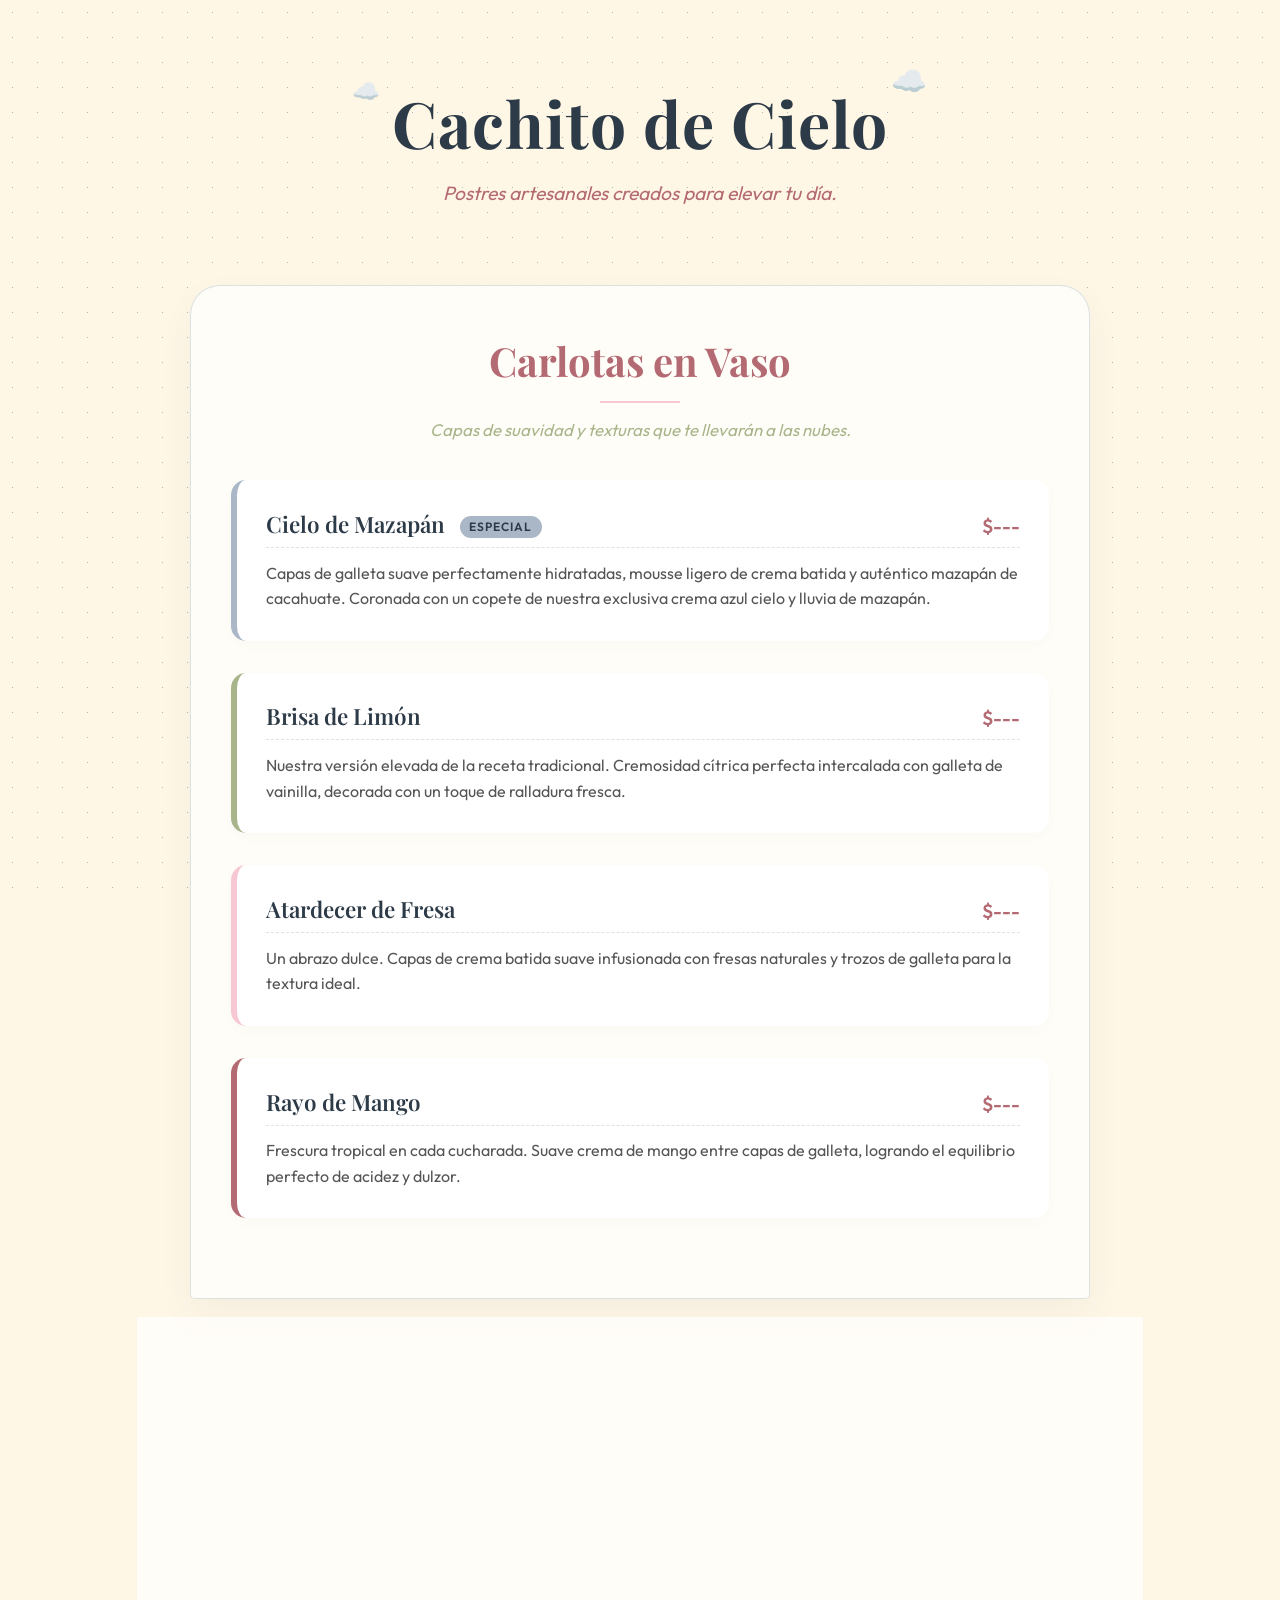
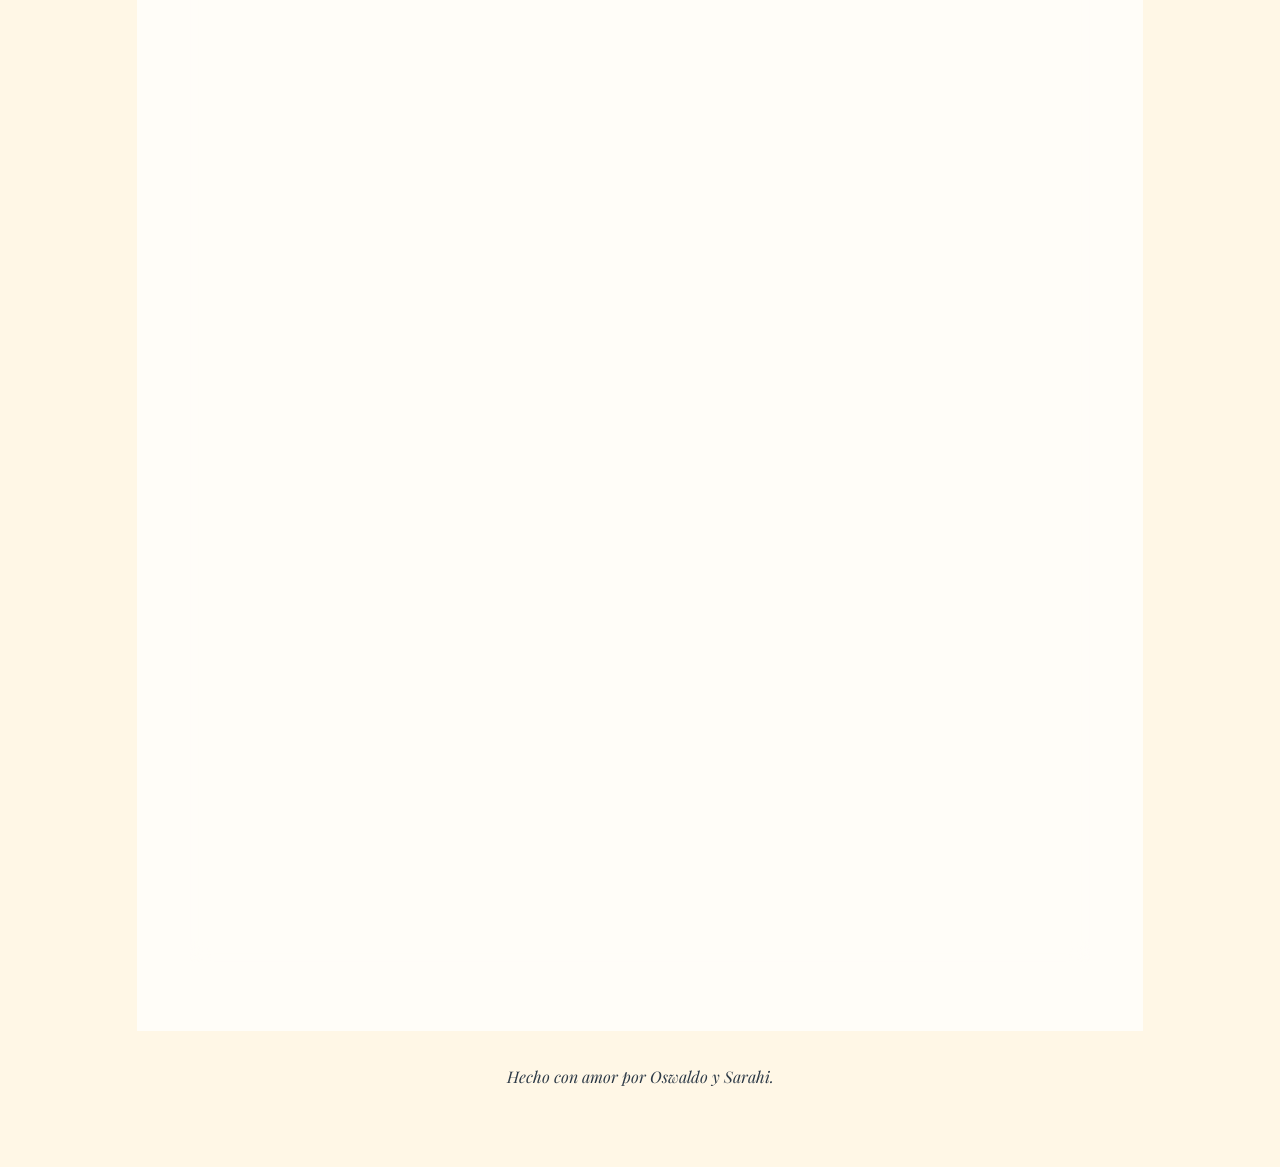
==== index.html @ 91a5188e "Add files via upload" ====
<!DOCTYPE html>
<html lang="es">
<head>
    <meta charset="UTF-8">
    <meta name="viewport" content="width=device-width, initial-scale=1.0">
    <title>Cachito de Cielo - Menú</title>
    <link href="https://fonts.googleapis.com/css2?family=Playfair+Display:ital,wght@0,400;0,600;1,400&family=Outfit:wght@300;400;500;600&display=swap" rel="stylesheet">
    <style>
        :root {
            /* Paleta de Colores de Cachito de Cielo */
            --vanilla: #FFF7E6;
            --blush: #F7C8D3;
            --rosewood: #B46A72;
            --sage: #A8B58A;
            --misty: #A9B7C6;
            --midnight: #2D3A47;
        }

        body {
            margin: 0;
            padding: 0;
            background-color: var(--vanilla);
            color: var(--midnight);
            font-family: 'Outfit', sans-serif;
            /* Patrón vintage minimalista sutil de fondo */
            background-image: radial-gradient(var(--misty) 0.8px, transparent 0.8px);
            background-size: 25px 25px;
            background-attachment: fixed;
        }

        header {
            text-align: center;
            padding: 5rem 1rem 3rem;
        }

        h1, h2, h3 {
            font-family: 'Playfair Display', serif;
            margin: 0;
        }

        h1 {
            font-size: 4rem;
            color: var(--midnight);
            letter-spacing: 1px;
            position: relative;
            display: inline-block;
        }

        h1::after {
            content: '☁️';
            position: absolute;
            top: -20px;
            right: -40px;
            font-size: 1.8rem;
            animation: float 4s ease-in-out infinite;
        }
        h1::before {
            content: '☁️';
            position: absolute;
            top: -5px;
            left: -40px;
            font-size: 1.4rem;
            animation: float 5s ease-in-out infinite reverse;
        }

        @keyframes float {
            0% { transform: translateY(0px); }
            50% { transform: translateY(-10px); }
            100% { transform: translateY(0px); }
        }

        .subtitle {
            font-size: 1.2rem;
            color: var(--rosewood);
            margin-top: 1rem;
            font-weight: 400;
            font-style: italic;
        }

        .menu-container {
            max-width: 900px;
            margin: 0 auto;
            padding: 2rem;
            display: grid;
            gap: 3.5rem;
        }

        .category {
            background: rgba(255, 255, 255, 0.7);
            backdrop-filter: blur(10px);
            border: 1px solid rgba(169, 183, 198, 0.4);
            border-radius: 30px 30px 5px 5px;
            padding: 3rem 2.5rem;
            position: relative;
            box-shadow: 0 15px 35px rgba(45, 58, 71, 0.05);
        }

        .category-title {
            text-align: center;
            font-size: 2.5rem;
            margin-bottom: 2.5rem;
            color: var(--rosewood);
            position: relative;
            padding-bottom: 1rem;
        }
        
        .category-title::after {
            content: '';
            position: absolute;
            bottom: 0;
            left: 50%;
            transform: translateX(-50%);
            width: 80px;
            height: 2px;
            background-color: var(--blush);
        }

        .category-desc {
            text-align: center; 
            color: var(--sage); 
            margin-top: -1.5rem; 
            margin-bottom: 2.5rem; 
            font-style: italic;
            font-size: 1.05rem;
        }

        .menu-item {
            margin-bottom: 2rem;
            padding: 1.8rem;
            border-radius: 15px;
            transition: all 0.3s ease;
            position: relative;
            background: #fff;
            box-shadow: 0 4px 15px rgba(0,0,0,0.02);
        }

        .menu-item:hover {
            transform: translateY(-5px) scale(1.01);
            box-shadow: 0 12px 30px rgba(45, 58, 71, 0.08);
        }

        .item-header {
            display: flex;
            justify-content: space-between;
            align-items: baseline;
            margin-bottom: 0.8rem;
            border-bottom: 1px dashed rgba(169, 183, 198, 0.4);
            padding-bottom: 0.5rem;
        }

        .item-name {
            font-size: 1.4rem;
            font-weight: 600;
            color: var(--midnight);
            font-family: 'Playfair Display', serif;
        }

        .item-price {
            font-weight: 600;
            color: var(--rosewood);
            font-size: 1.2rem;
            font-family: 'Outfit', sans-serif;
        }

        .item-desc {
            font-size: 1rem;
            line-height: 1.6;
            color: #555;
        }

        /* Temas de colores de la paleta para los bordes */
        .theme-misty { border-left: 6px solid var(--misty); }
        .theme-blush { border-left: 6px solid var(--blush); }
        .theme-sage { border-left: 6px solid var(--sage); }
        .theme-midnight { border-left: 6px solid var(--midnight); }
        .theme-rosewood { border-left: 6px solid var(--rosewood); }
        .theme-vanilla { border-left: 6px solid #e8dec7; } /* Un poco más oscuro que vanilla para que se note */

        .tag {
            font-size: 0.75rem;
            text-transform: uppercase;
            letter-spacing: 1px;
            padding: 0.2rem 0.6rem;
            border-radius: 20px;
            font-weight: 600;
            margin-left: 10px;
            font-family: 'Outfit', sans-serif;
            vertical-align: middle;
        }

        .tag-special { background: var(--misty); color: var(--midnight); }
        .tag-new { background: var(--blush); color: var(--midnight); }

        footer {
            text-align: center; 
            padding: 3rem 2rem; 
            font-size: 1rem; 
            color: var(--midnight);
            font-family: 'Playfair Display', serif;
            font-style: italic;
        }

        @media (max-width: 600px) {
            h1 { font-size: 2.8rem; }
            .menu-container { padding: 1rem; }
            .category { padding: 2rem 1.5rem; border-radius: 20px 20px 5px 5px;}
            .item-header { flex-direction: column; border-bottom: none; }
            .item-price { margin-top: 0.5rem; }
        }
    </style>
</head>
<body>

    <header>
        <h1>Cachito de Cielo</h1>
        <div class="subtitle">Postres artesanales creados para elevar tu día.</div>
    </header>

    <div class="menu-container">
        
        <!-- SECCIÓN DE CARLOTAS -->
        <section class="category">
            <h2 class="category-title">Carlotas en Vaso</h2>
            <p class="category-desc">Capas de suavidad y texturas que te llevarán a las nubes.</p>
            
            <div class="menu-item theme-misty">
                <div class="item-header">
                    <div class="item-name">Cielo de Mazapán <span class="tag tag-special">Especial</span></div>
                    <div class="item-price">$---</div>
                </div>
                <div class="item-desc">Capas de galleta suave perfectamente hidratadas, mousse ligero de crema batida y auténtico mazapán de cacahuate. Coronada con un copete de nuestra exclusiva crema azul cielo y lluvia de mazapán.</div>
            </div>

            <div class="menu-item theme-sage">
                <div class="item-header">
                    <div class="item-name">Brisa de Limón</div>
                    <div class="item-price">$---</div>
                </div>
                <div class="item-desc">Nuestra versión elevada de la receta tradicional. Cremosidad cítrica perfecta intercalada con galleta de vainilla, decorada con un toque de ralladura fresca.</div>
            </div>

            <div class="menu-item theme-blush">
                <div class="item-header">
                    <div class="item-name">Atardecer de Fresa</div>
                    <div class="item-price">$---</div>
                </div>
                <div class="item-desc">Un abrazo dulce. Capas de crema batida suave infusionada con fresas naturales y trozos de galleta para la textura ideal.</div>
            </div>
            
            <div class="menu-item theme-rosewood">
                <div class="item-header">
                    <div class="item-name">Rayo de Mango</div>
                    <div class="item-price">$---</div>
                </div>
                <div class="item-desc">Frescura tropical en cada cucharada. Suave crema de mango entre capas de galleta, logrando el equilibrio perfecto de acidez y dulzor.</div>
            </div>

        </section>

        <!-- SECCIÓN DE MINI PAYS -->
        <section class="category">
            <h2 class="category-title">Mini Pays Horneados</h2>
            <p class="category-desc">Base crujiente, relleno denso y cremoso. Horneados lentamente.</p>

            <div class="menu-item theme-vanilla">
                <div class="item-header">
                    <div class="item-name">Nube Clásica</div>
                    <div class="item-price">$---</div>
                </div>
                <div class="item-desc">Nuestro pay de queso horneado en su versión más pura. Sencillo, elegante y con una textura aterciopelada que se deshace en la boca.</div>
            </div>

            <div class="menu-item theme-midnight">
                <div class="item-header">
                    <div class="item-name">Suspiro de Zarzamora</div>
                    <div class="item-price">$---</div>
                </div>
                <div class="item-desc">La cremosidad de nuestro queso horneado coronada con una compota rústica de zarzamora hecha en casa. El contraste perfecto.</div>
            </div>

            <div class="menu-item theme-blush">
                <div class="item-header">
                    <div class="item-name">Beso de Fresa</div>
                    <div class="item-price">$---</div>
                </div>
                <div class="item-desc">Toda la riqueza de nuestra receta original, resaltada con una cubierta de mermelada artesanal de fresa con trozos naturales.</div>
            </div>

            <div class="menu-item theme-sage">
                <div class="item-header">
                    <div class="item-name">Sol de Mango</div>
                    <div class="item-price">$---</div>
                </div>
                <div class="item-desc">Nuestra base de queso crema horneada, iluminada con el dulzor vibrante de nuestra jalea rústica de mango.</div>
            </div>

            <div class="menu-item theme-midnight" style="border-left: 6px solid #000;">
                <div class="item-header">
                    <div class="item-name">Noche Estrellada <span class="tag tag-new">Oreo</span></div>
                    <div class="item-price">$---</div>
                </div>
                <div class="item-desc">Costra negra crujiente 100% de galleta Oreo, relleno denso de queso crema y lluvia de galleta triturada. Un juego de texturas inigualable.</div>
            </div>

        </section>
        
        <footer>
            Hecho con amor por Oswaldo y Sarahi.
        </footer>
    </div>
</body>
</html>
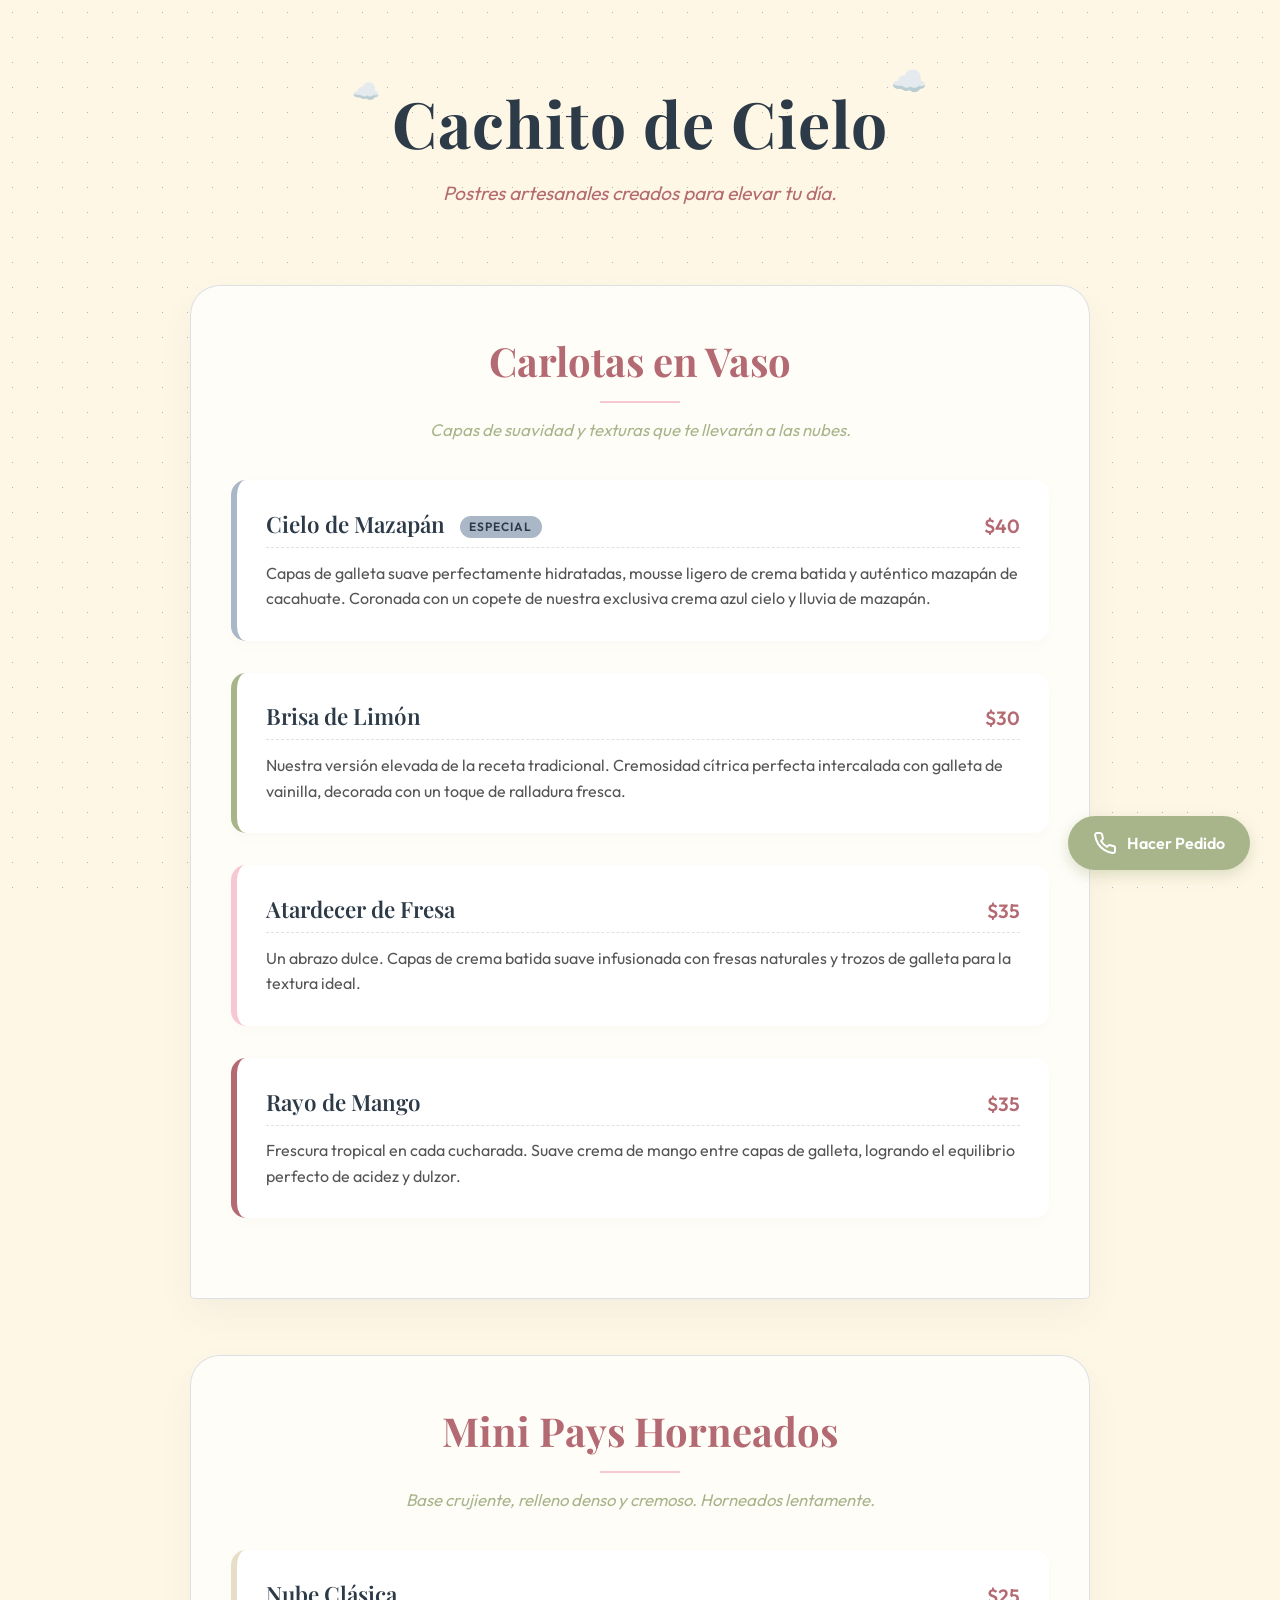
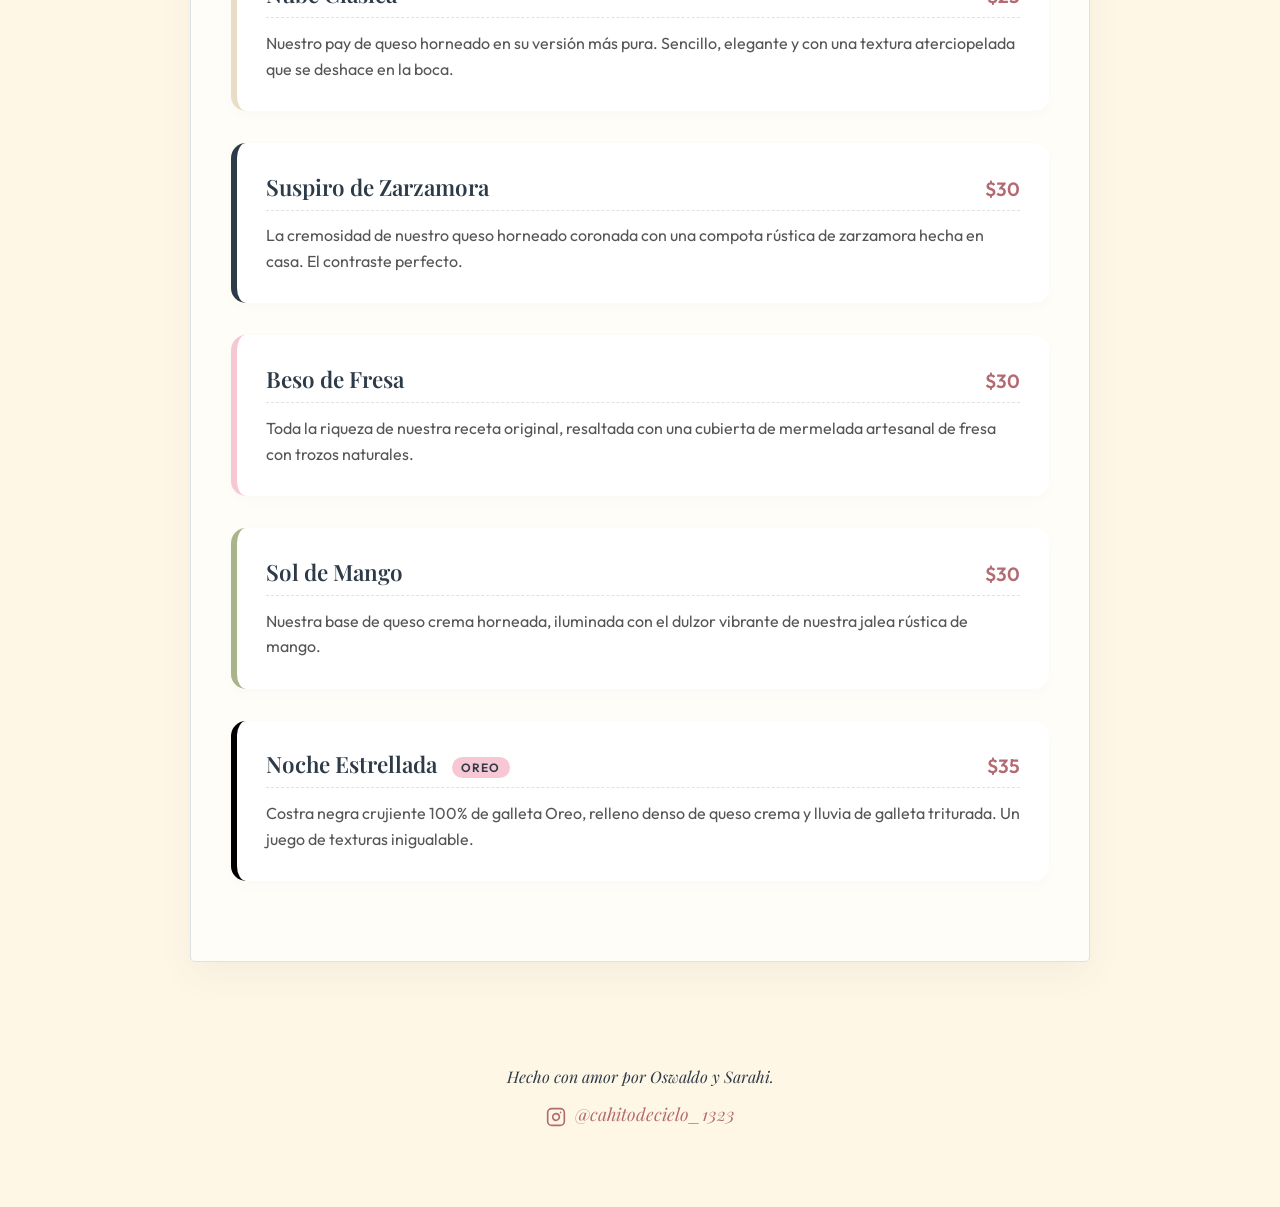
==== commit 4f3408c7: "Add files via upload" ====
--- a/index.html
+++ b/index.html
@@ -200,6 +200,30 @@
             font-style: italic;
         }
 
+        .whatsapp-btn {
+            position: fixed;
+            bottom: 30px;
+            right: 30px;
+            background-color: var(--sage);
+            color: #fff;
+            padding: 15px 25px;
+            border-radius: 30px;
+            text-decoration: none;
+            font-weight: 600;
+            box-shadow: 0 5px 15px rgba(168, 181, 138, 0.4);
+            transition: all 0.3s ease;
+            display: flex;
+            align-items: center;
+            gap: 10px;
+            z-index: 1000;
+        }
+
+        .whatsapp-btn:hover {
+            transform: translateY(-3px);
+            box-shadow: 0 8px 20px rgba(168, 181, 138, 0.6);
+            background-color: #96a378;
+        }
+
         @media (max-width: 600px) {
             h1 { font-size: 2.8rem; }
             .menu-container { padding: 1rem; }
@@ -226,7 +250,7 @@
             <div class="menu-item theme-misty">
                 <div class="item-header">
                     <div class="item-name">Cielo de Mazapán <span class="tag tag-special">Especial</span></div>
-                    <div class="item-price">$---</div>
+                    <div class="item-price">$40</div>
                 </div>
                 <div class="item-desc">Capas de galleta suave perfectamente hidratadas, mousse ligero de crema batida y auténtico mazapán de cacahuate. Coronada con un copete de nuestra exclusiva crema azul cielo y lluvia de mazapán.</div>
             </div>
@@ -234,7 +258,7 @@
             <div class="menu-item theme-sage">
                 <div class="item-header">
                     <div class="item-name">Brisa de Limón</div>
-                    <div class="item-price">$---</div>
+                    <div class="item-price">$30</div>
                 </div>
                 <div class="item-desc">Nuestra versión elevada de la receta tradicional. Cremosidad cítrica perfecta intercalada con galleta de vainilla, decorada con un toque de ralladura fresca.</div>
             </div>
@@ -242,7 +266,7 @@
             <div class="menu-item theme-blush">
                 <div class="item-header">
                     <div class="item-name">Atardecer de Fresa</div>
-                    <div class="item-price">$---</div>
+                    <div class="item-price">$35</div>
                 </div>
                 <div class="item-desc">Un abrazo dulce. Capas de crema batida suave infusionada con fresas naturales y trozos de galleta para la textura ideal.</div>
             </div>
@@ -250,7 +274,7 @@
             <div class="menu-item theme-rosewood">
                 <div class="item-header">
                     <div class="item-name">Rayo de Mango</div>
-                    <div class="item-price">$---</div>
+                    <div class="item-price">$35</div>
                 </div>
                 <div class="item-desc">Frescura tropical en cada cucharada. Suave crema de mango entre capas de galleta, logrando el equilibrio perfecto de acidez y dulzor.</div>
             </div>
@@ -265,7 +289,7 @@
             <div class="menu-item theme-vanilla">
                 <div class="item-header">
                     <div class="item-name">Nube Clásica</div>
-                    <div class="item-price">$---</div>
+                    <div class="item-price">$25</div>
                 </div>
                 <div class="item-desc">Nuestro pay de queso horneado en su versión más pura. Sencillo, elegante y con una textura aterciopelada que se deshace en la boca.</div>
             </div>
@@ -273,7 +297,7 @@
             <div class="menu-item theme-midnight">
                 <div class="item-header">
                     <div class="item-name">Suspiro de Zarzamora</div>
-                    <div class="item-price">$---</div>
+                    <div class="item-price">$30</div>
                 </div>
                 <div class="item-desc">La cremosidad de nuestro queso horneado coronada con una compota rústica de zarzamora hecha en casa. El contraste perfecto.</div>
             </div>
@@ -281,7 +305,7 @@
             <div class="menu-item theme-blush">
                 <div class="item-header">
                     <div class="item-name">Beso de Fresa</div>
-                    <div class="item-price">$---</div>
+                    <div class="item-price">$30</div>
                 </div>
                 <div class="item-desc">Toda la riqueza de nuestra receta original, resaltada con una cubierta de mermelada artesanal de fresa con trozos naturales.</div>
             </div>
@@ -289,7 +313,7 @@
             <div class="menu-item theme-sage">
                 <div class="item-header">
                     <div class="item-name">Sol de Mango</div>
-                    <div class="item-price">$---</div>
+                    <div class="item-price">$30</div>
                 </div>
                 <div class="item-desc">Nuestra base de queso crema horneada, iluminada con el dulzor vibrante de nuestra jalea rústica de mango.</div>
             </div>
@@ -297,7 +321,7 @@
             <div class="menu-item theme-midnight" style="border-left: 6px solid #000;">
                 <div class="item-header">
                     <div class="item-name">Noche Estrellada <span class="tag tag-new">Oreo</span></div>
-                    <div class="item-price">$---</div>
+                    <div class="item-price">$35</div>
                 </div>
                 <div class="item-desc">Costra negra crujiente 100% de galleta Oreo, relleno denso de queso crema y lluvia de galleta triturada. Un juego de texturas inigualable.</div>
             </div>
@@ -305,8 +329,18 @@
         </section>
         
         <footer>
-            Hecho con amor por Oswaldo y Sarahi.
+            Hecho con amor por Oswaldo y Sarahi.<br>
+            <a href="https://instagram.com/cahitodecielo_1323" target="_blank" style="color: var(--rosewood); text-decoration: none; margin-top: 15px; display: inline-block; font-size: 1.1rem;">
+                <svg width="20" height="20" viewBox="0 0 24 24" fill="none" stroke="currentColor" stroke-width="2" stroke-linecap="round" stroke-linejoin="round" style="vertical-align: middle; margin-right: 5px;"><rect x="2" y="2" width="20" height="20" rx="5" ry="5"></rect><path d="M16 11.37A4 4 0 1 1 12.63 8 4 4 0 0 1 16 11.37z"></path><line x1="17.5" y1="6.5" x2="17.51" y2="6.5"></line></svg>
+                @cahitodecielo_1323
+            </a>
         </footer>
     </div>
+
+    <!-- Botón de WhatsApp flotante -->
+    <a href="https://wa.me/527772872695?text=Hola,%20me%20gustaría%20hacer%20un%20pedido%20de%20Cachito%20de%20Cielo%20%E2%98%81%EF%B8%8F" class="whatsapp-btn" target="_blank">
+        <svg width="24" height="24" viewBox="0 0 24 24" fill="none" stroke="currentColor" stroke-width="2" stroke-linecap="round" stroke-linejoin="round"><path d="M22 16.92v3a2 2 0 0 1-2.18 2 19.79 19.79 0 0 1-8.63-3.07 19.5 19.5 0 0 1-6-6 19.79 19.79 0 0 1-3.07-8.67A2 2 0 0 1 4.11 2h3a2 2 0 0 1 2 1.72 12.84 12.84 0 0 0 .7 2.81 2 2 0 0 1-.45 2.11L8.09 9.91a16 16 0 0 0 6 6l1.27-1.27a2 2 0 0 1 2.11-.45 12.84 12.84 0 0 0 2.81.7A2 2 0 0 1 22 16.92z"></path></svg>
+        Hacer Pedido
+    </a>
 </body>
 </html>
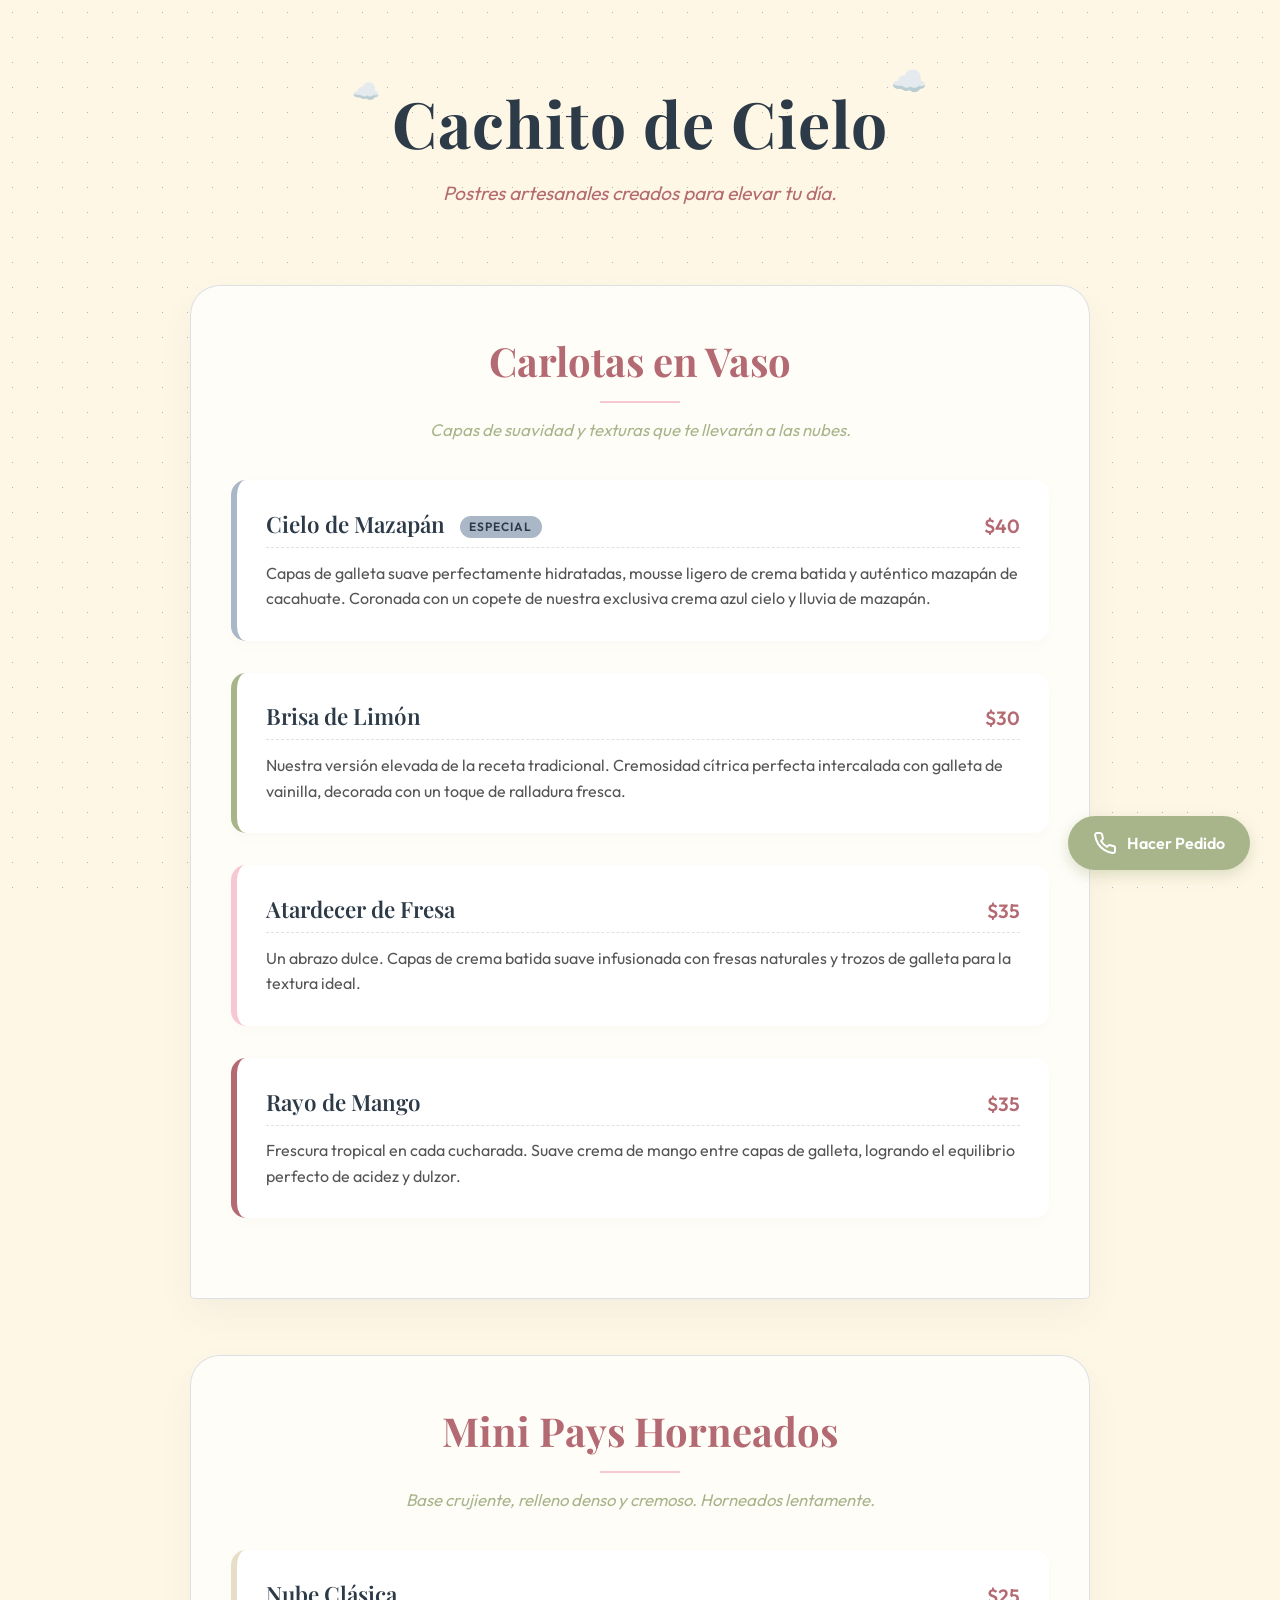
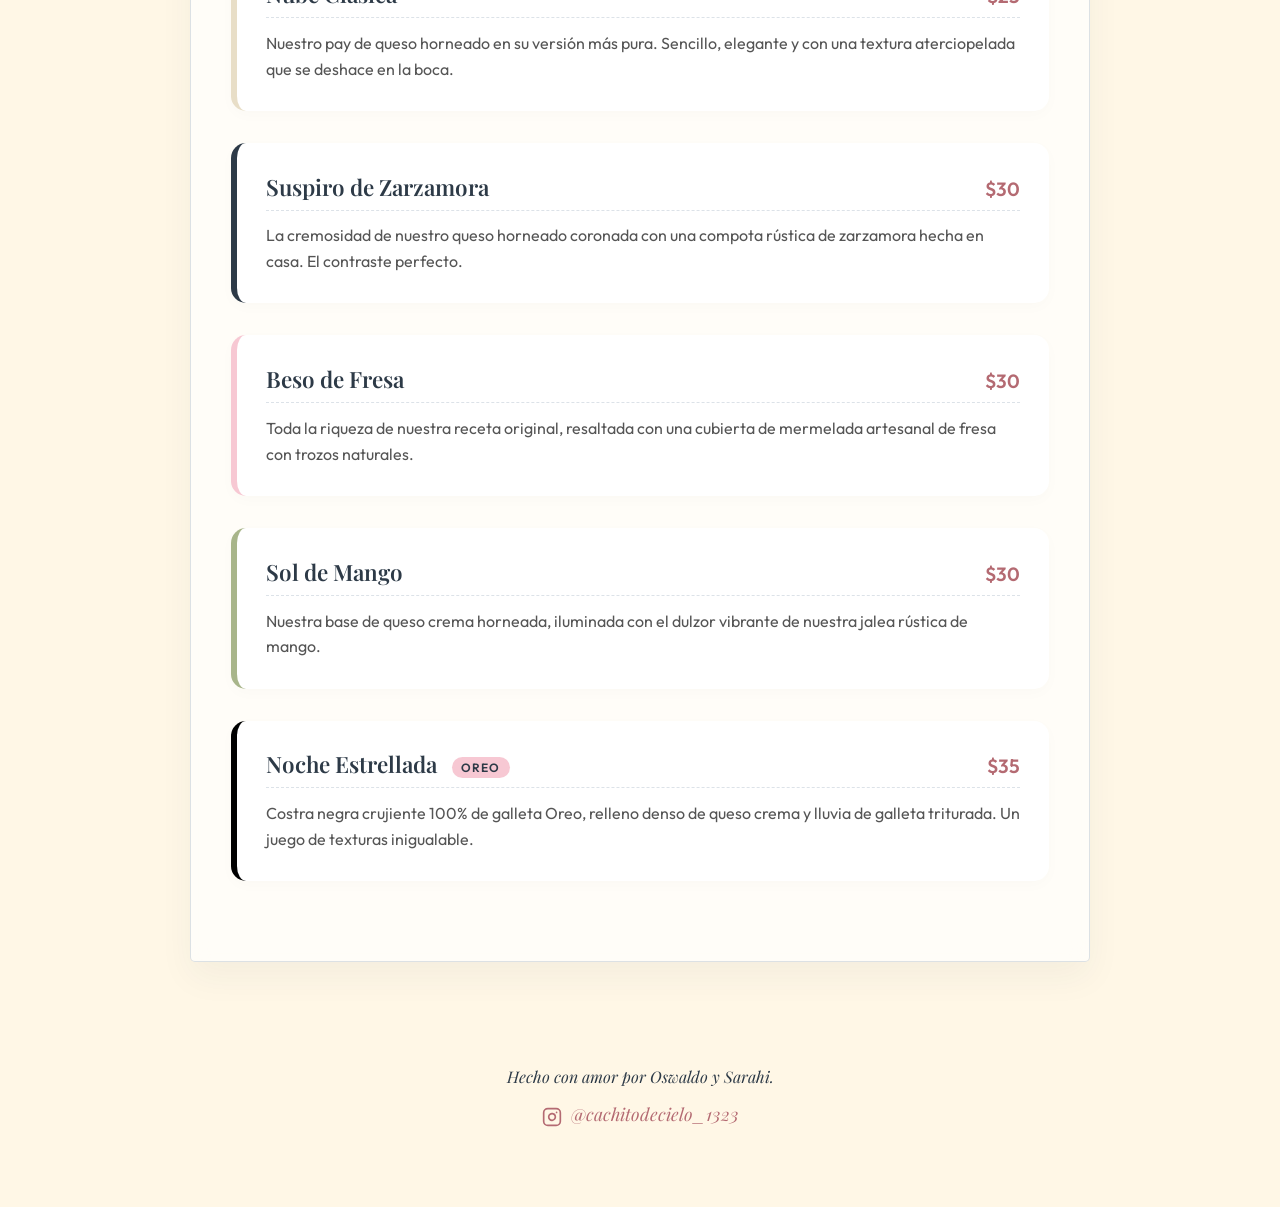
==== commit e12bdd2a: "Fix Instagram handle in footer link" ====
--- a/index.html
+++ b/index.html
@@ -330,9 +330,9 @@
         
         <footer>
             Hecho con amor por Oswaldo y Sarahi.<br>
-            <a href="https://instagram.com/cahitodecielo_1323" target="_blank" style="color: var(--rosewood); text-decoration: none; margin-top: 15px; display: inline-block; font-size: 1.1rem;">
+            <a href="https://instagram.com/cachitodecielo_1323" target="_blank" style="color: var(--rosewood); text-decoration: none; margin-top: 15px; display: inline-block; font-size: 1.1rem;">
                 <svg width="20" height="20" viewBox="0 0 24 24" fill="none" stroke="currentColor" stroke-width="2" stroke-linecap="round" stroke-linejoin="round" style="vertical-align: middle; margin-right: 5px;"><rect x="2" y="2" width="20" height="20" rx="5" ry="5"></rect><path d="M16 11.37A4 4 0 1 1 12.63 8 4 4 0 0 1 16 11.37z"></path><line x1="17.5" y1="6.5" x2="17.51" y2="6.5"></line></svg>
-                @cahitodecielo_1323
+                @cachitodecielo_1323
             </a>
         </footer>
     </div>
